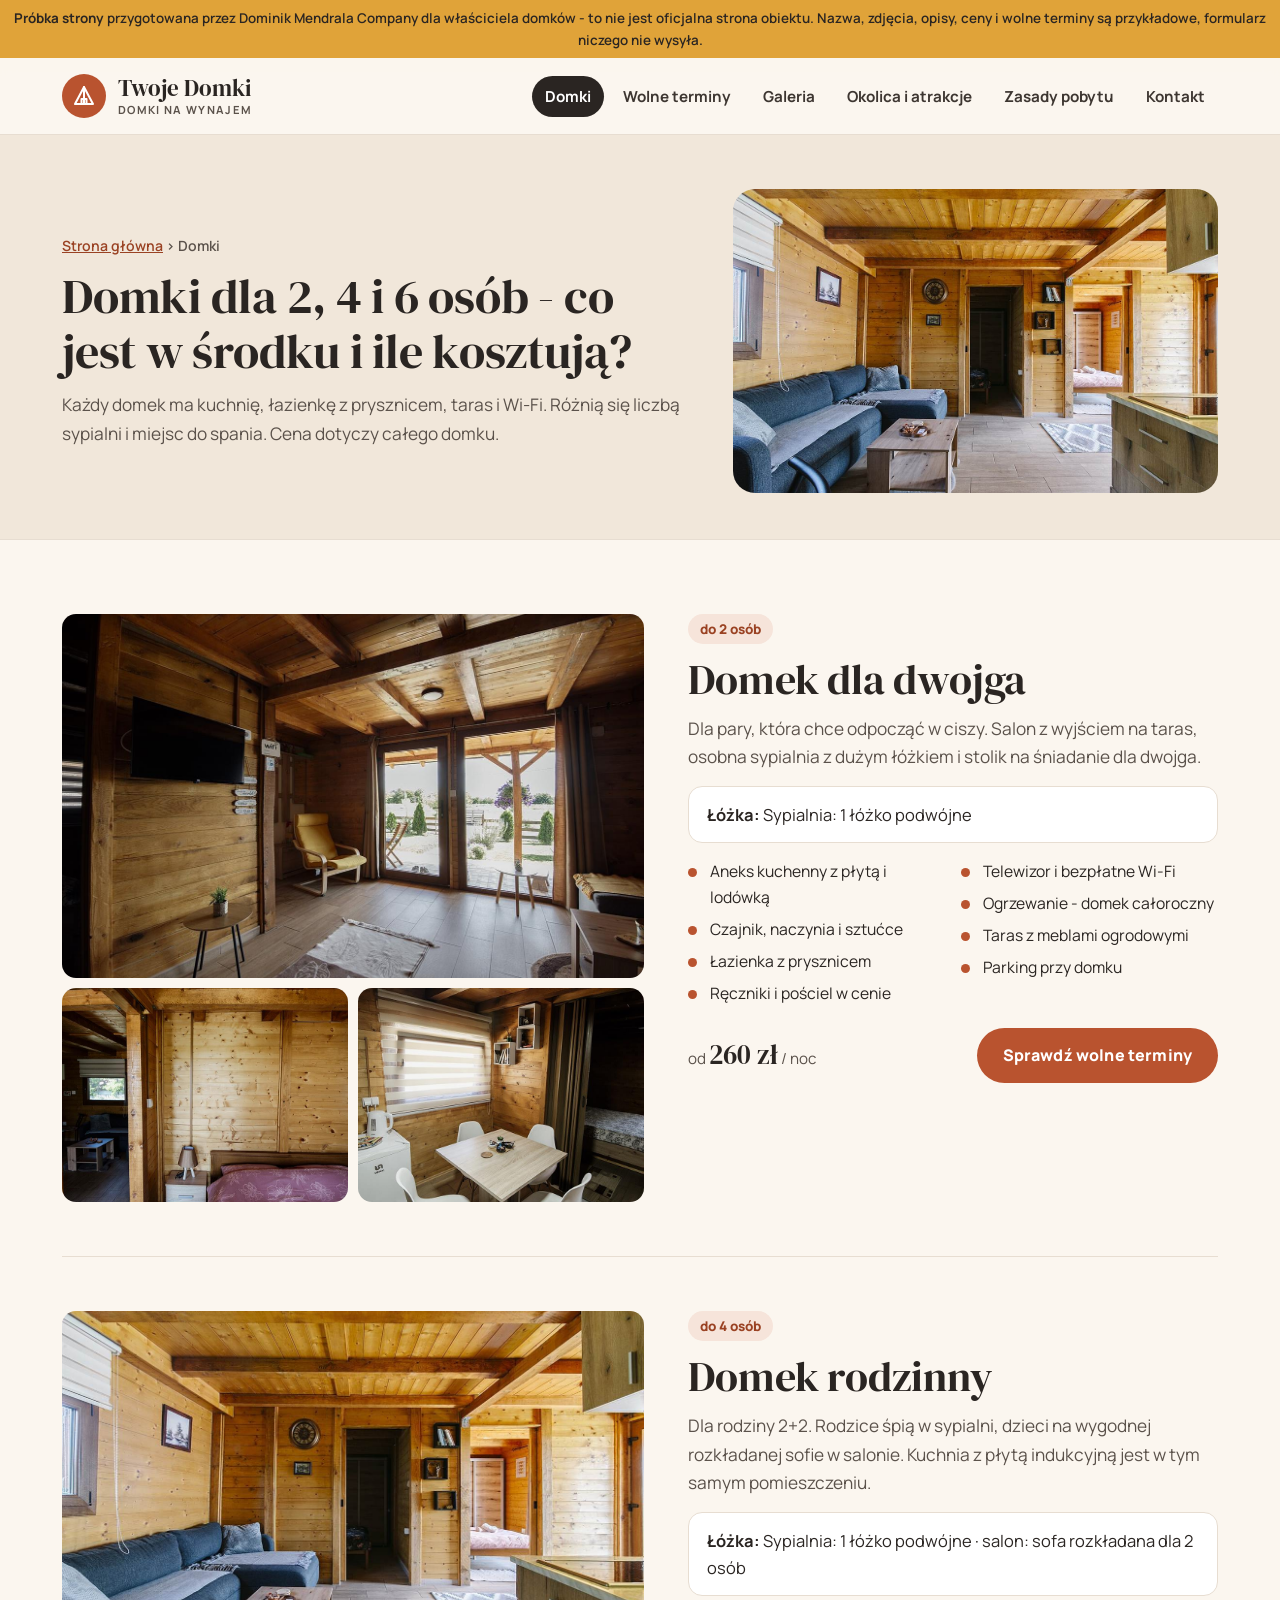
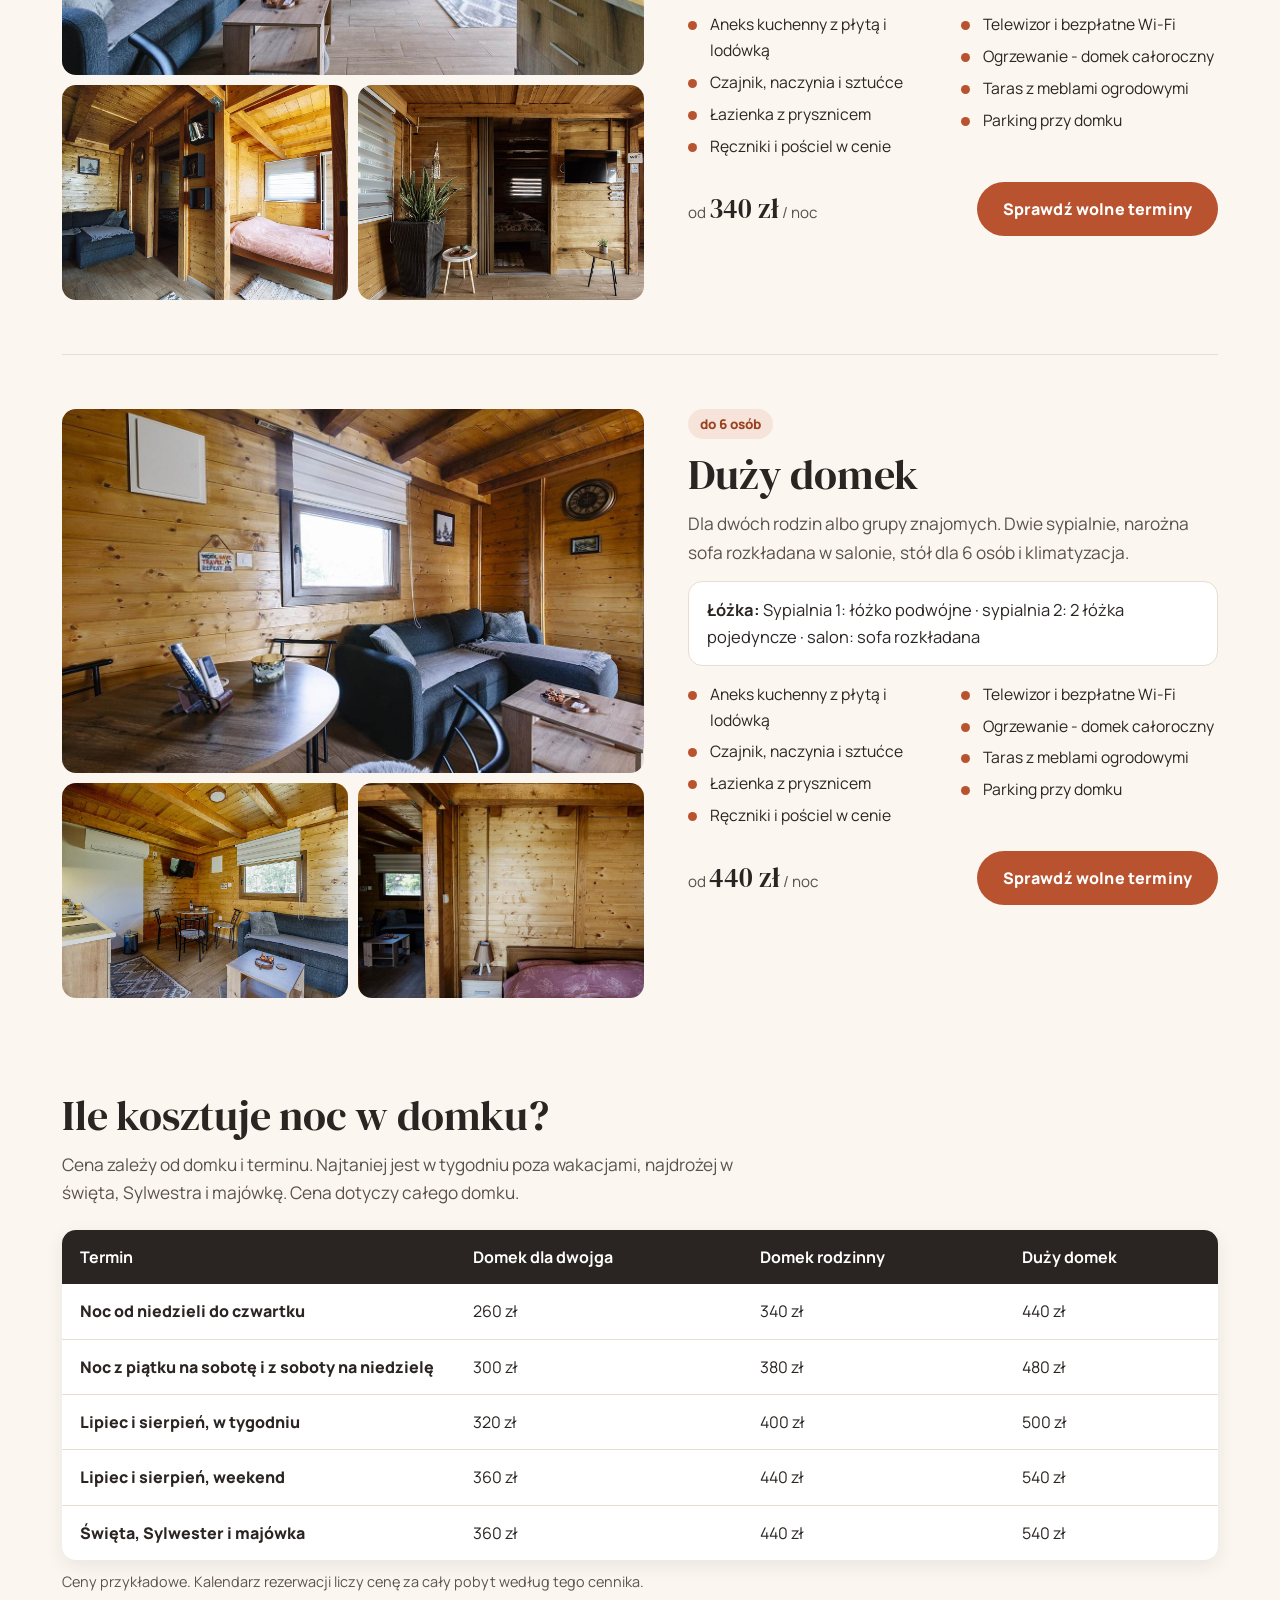
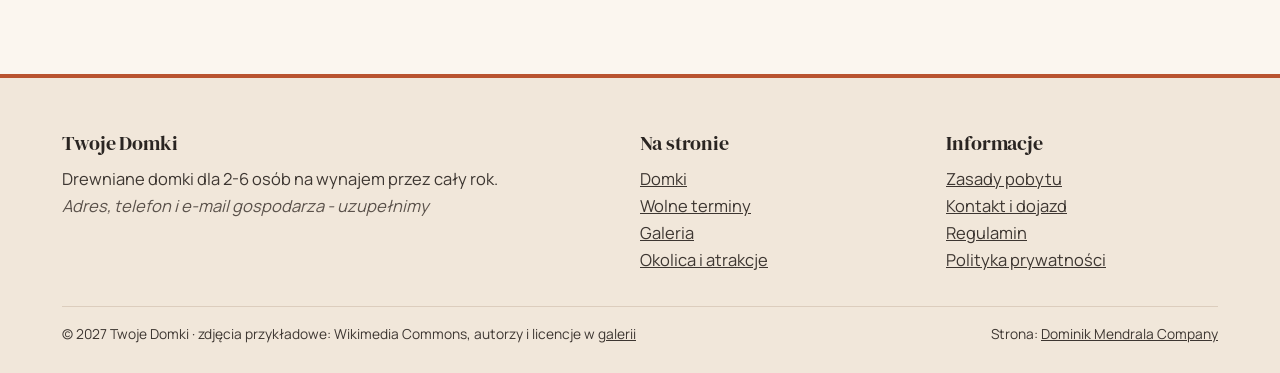
==== domki/index.html @ da409d0c "Próbka strony domków na wynajem (wizualizacja dla klienta) Co-Authored-By: Claude Opus 5.5 <noreply@" ====
<!DOCTYPE html>
<html lang="pl">
<head>
<meta charset="UTF-8">
<meta name="viewport" content="width=device-width, initial-scale=1">
<title>Domki dla 2, 4 i 6 osób - wyposażenie, łóżka i cennik za noc</title>
<meta name="description" content="Trzy drewniane domki: dla pary, dla rodziny 2+2 i dla 6 osób. Kuchnia, łazienka, taras, Wi-Fi, pościel w cenie. Cennik za noc w tygodniu, w weekend i w święta.">
<meta name="robots" content="noindex, nofollow">
<link rel="preconnect" href="https://fonts.googleapis.com">
<link rel="preconnect" href="https://fonts.gstatic.com" crossorigin>
<link rel="stylesheet" href="https://fonts.googleapis.com/css2?family=DM+Serif+Display&family=Manrope:wght@400;500;600;700;800&display=swap">
<link rel="stylesheet" href="../assets/style.css?v=20261124d">
</head>
<body data-base="../" data-page="domki">
<div class="demo-bar"><span class="db-long"><b>Próbka strony</b> przygotowana przez Dominik Mendrala Company dla właściciela domków - to nie jest oficjalna strona obiektu. Nazwa, zdjęcia, opisy, ceny i wolne terminy są przykładowe, formularz niczego nie wysyła.</span><span class="db-short"><b>Próbka strony</b> - nazwa, zdjęcia, ceny i terminy przykładowe</span></div>
<header>
  <div class="wrap nav">
    <a class="logo" href="../" aria-label="Twoje Domki - strona główna">
      <span class="logo-mark"><svg width="24" height="24" viewBox="0 0 24 24" fill="none" stroke="currentColor" stroke-width="2" stroke-linecap="round" stroke-linejoin="round" aria-hidden="true"><path d="M12 3 3 20h18L12 3z"/><path d="M12 3v17"/><path d="M9.5 20v-5h5v5"/></svg></span>
      <span class="logo-txt">Twoje Domki<small>Domki na wynajem</small></span>
    </a>
    <ul class="menu"><li><a href="../domki/" class="on" aria-current="page">Domki</a></li><li><a href="../rezerwacja/">Wolne terminy</a></li><li><a href="../galeria/">Galeria</a></li><li><a href="../okolica/">Okolica i atrakcje</a></li><li><a href="../zasady-pobytu/">Zasady pobytu</a></li><li><a href="../kontakt/">Kontakt</a></li></ul>
    <button class="burger" type="button" aria-label="Menu" aria-expanded="false" onclick="const h=this.closest('header');h.classList.toggle('open');this.setAttribute('aria-expanded',h.classList.contains('open'))"><span></span><span></span><span></span></button>
  </div>
</header>
<main>
<section class="page-hero">
  <div class="wrap">
    <div><div class="crumbs"><a href="../">Strona główna</a> › Domki</div><h1>Domki dla 2, 4 i 6 osób - co jest w środku i ile kosztują?</h1><p>Każdy domek ma kuchnię, łazienkę z prysznicem, taras i Wi-Fi. Różnią się liczbą sypialni i miejsc do spania. Cena dotyczy całego domku.</p></div>
    <img src="../img/salon-z-sofa-i-kuchnia.jpg" alt="Salon z sofą i kuchnią w drewnianym domku" fetchpriority="high" width="1200" height="801">
  </div>
</section>
<section style="padding-top:20px"><div class="wrap">
  <div class="cabin" id="a">
    <div class="pics"><img src="../img/salon-domku-z-wyjsciem-na-taras.jpg" alt="Domek dla dwojga - zdjęcie 1" fetchpriority="high" width="1200" height="801"><img src="../img/sypialnia-domku-lozko-podwojne.jpg" alt="Domek dla dwojga - zdjęcie 2" loading="lazy" width="760" height="1138"><img src="../img/jadalnia-w-domku.jpg" alt="Domek dla dwojga - zdjęcie 3" loading="lazy" width="760" height="1138"></div>
    <div>
      <span class="tag">do 2 osób</span>
      <h2 style="margin-top:12px">Domek dla dwojga</h2>
      <p class="lead">Dla pary, która chce odpocząć w ciszy. Salon z wyjściem na taras, osobna sypialnia z dużym łóżkiem i stolik na śniadanie dla dwojga.</p>
      <div class="beds"><b>Łóżka:</b> Sypialnia: 1 łóżko podwójne</div>
      <ul class="equip"><li>Aneks kuchenny z płytą i lodówką</li><li>Czajnik, naczynia i sztućce</li><li>Łazienka z prysznicem</li><li>Ręczniki i pościel w cenie</li><li>Telewizor i bezpłatne Wi-Fi</li><li>Ogrzewanie - domek całoroczny</li><li>Taras z meblami ogrodowymi</li><li>Parking przy domku</li></ul>
      <div class="card-foot" style="border:0;padding:0"><div class="price-line">od <b>260 zł</b> / noc</div><a class="btn btn-clay" href="../rezerwacja/?domek=a">Sprawdź wolne terminy</a></div>
    </div>
  </div><div class="cabin" id="b">
    <div class="pics"><img src="../img/salon-z-sofa-i-kuchnia.jpg" alt="Domek rodzinny - zdjęcie 1" fetchpriority="high" width="1200" height="801"><img src="../img/salon-i-sypialnia-domku.jpg" alt="Domek rodzinny - zdjęcie 2" loading="lazy" width="1200" height="801"><img src="../img/wejscie-do-sypialni.jpg" alt="Domek rodzinny - zdjęcie 3" loading="lazy" width="1200" height="801"></div>
    <div>
      <span class="tag">do 4 osób</span>
      <h2 style="margin-top:12px">Domek rodzinny</h2>
      <p class="lead">Dla rodziny 2+2. Rodzice śpią w sypialni, dzieci na wygodnej rozkładanej sofie w salonie. Kuchnia z płytą indukcyjną jest w tym samym pomieszczeniu.</p>
      <div class="beds"><b>Łóżka:</b> Sypialnia: 1 łóżko podwójne · salon: sofa rozkładana dla 2 osób</div>
      <ul class="equip"><li>Aneks kuchenny z płytą i lodówką</li><li>Czajnik, naczynia i sztućce</li><li>Łazienka z prysznicem</li><li>Ręczniki i pościel w cenie</li><li>Telewizor i bezpłatne Wi-Fi</li><li>Ogrzewanie - domek całoroczny</li><li>Taras z meblami ogrodowymi</li><li>Parking przy domku</li></ul>
      <div class="card-foot" style="border:0;padding:0"><div class="price-line">od <b>340 zł</b> / noc</div><a class="btn btn-clay" href="../rezerwacja/?domek=b">Sprawdź wolne terminy</a></div>
    </div>
  </div><div class="cabin" id="c">
    <div class="pics"><img src="../img/salon-z-narozna-sofa.jpg" alt="Duży domek - zdjęcie 1" fetchpriority="high" width="1200" height="801"><img src="../img/aneks-kuchenny-i-stol.jpg" alt="Duży domek - zdjęcie 2" loading="lazy" width="1200" height="801"><img src="../img/sypialnia-domku-lozko-podwojne.jpg" alt="Duży domek - zdjęcie 3" loading="lazy" width="760" height="1138"></div>
    <div>
      <span class="tag">do 6 osób</span>
      <h2 style="margin-top:12px">Duży domek</h2>
      <p class="lead">Dla dwóch rodzin albo grupy znajomych. Dwie sypialnie, narożna sofa rozkładana w salonie, stół dla 6 osób i klimatyzacja.</p>
      <div class="beds"><b>Łóżka:</b> Sypialnia 1: łóżko podwójne · sypialnia 2: 2 łóżka pojedyncze · salon: sofa rozkładana</div>
      <ul class="equip"><li>Aneks kuchenny z płytą i lodówką</li><li>Czajnik, naczynia i sztućce</li><li>Łazienka z prysznicem</li><li>Ręczniki i pościel w cenie</li><li>Telewizor i bezpłatne Wi-Fi</li><li>Ogrzewanie - domek całoroczny</li><li>Taras z meblami ogrodowymi</li><li>Parking przy domku</li></ul>
      <div class="card-foot" style="border:0;padding:0"><div class="price-line">od <b>440 zł</b> / noc</div><a class="btn btn-clay" href="../rezerwacja/?domek=c">Sprawdź wolne terminy</a></div>
    </div>
  </div>
  <h2 style="margin-top:40px" id="cennik">Ile kosztuje noc w domku?</h2>
  <p class="lead">Cena zależy od domku i terminu. Najtaniej jest w tygodniu poza wakacjami, najdrożej w święta, Sylwestra i majówkę. Cena dotyczy całego domku.</p>
  <table>
    <thead><tr><th>Termin</th><th>Domek dla dwojga</th><th>Domek rodzinny</th><th>Duży domek</th></tr></thead>
    <tbody><tr><th>Noc od niedzieli do czwartku</th><td data-label="Domek dla dwojga">260 zł</td><td data-label="Domek rodzinny">340 zł</td><td data-label="Duży domek">440 zł</td></tr><tr><th>Noc z piątku na sobotę i z soboty na niedzielę</th><td data-label="Domek dla dwojga">300 zł</td><td data-label="Domek rodzinny">380 zł</td><td data-label="Duży domek">480 zł</td></tr><tr><th>Lipiec i sierpień, w tygodniu</th><td data-label="Domek dla dwojga">320 zł</td><td data-label="Domek rodzinny">400 zł</td><td data-label="Duży domek">500 zł</td></tr><tr><th>Lipiec i sierpień, weekend</th><td data-label="Domek dla dwojga">360 zł</td><td data-label="Domek rodzinny">440 zł</td><td data-label="Duży domek">540 zł</td></tr><tr><th>Święta, Sylwester i majówka</th><td data-label="Domek dla dwojga">360 zł</td><td data-label="Domek rodzinny">440 zł</td><td data-label="Duży domek">540 zł</td></tr></tbody>
  </table>
  <p class="note">Ceny przykładowe. Kalendarz rezerwacji liczy cenę za cały pobyt według tego cennika.</p>
</div></section>
</main>
<footer>
  <div class="wrap">
    <div class="foot">
      <div>
        <h4>Twoje Domki</h4>
        <p>Drewniane domki dla 2-6 osób na wynajem przez cały rok.<br><span class="ph">Adres, telefon i e-mail gospodarza - uzupełnimy</span></p>
      </div>
      <div>
        <h4>Na stronie</h4>
        <p><a href="../domki/">Domki</a><br><a href="../rezerwacja/">Wolne terminy</a><br><a href="../galeria/">Galeria</a><br><a href="../okolica/">Okolica i atrakcje</a></p>
      </div>
      <div>
        <h4>Informacje</h4>
        <p><a href="../zasady-pobytu/">Zasady pobytu</a><br><a href="../kontakt/">Kontakt i dojazd</a><br><a href="#">Regulamin</a><br><a href="#">Polityka prywatności</a></p>
      </div>
    </div>
    <div class="copy"><span>© 2027 Twoje Domki · zdjęcia przykładowe: Wikimedia Commons, autorzy i licencje w <a href="../galeria/#zrodla">galerii</a></span><span>Strona: <a href="https://dmcompany.com.pl">Dominik Mendrala Company</a></span></div>
  </div>
</footer>
<a class="btn btn-clay mobile-cta" href="../rezerwacja/">Sprawdź wolne terminy</a>

<script src="../assets/app.js?v=20261124d"></script>
</body>
</html>
---- assets/style.css ----
/* Wizualizacja - Twoje Domki (próbka). Terakota + grafit + krem, DM Serif Display + Manrope. */
:root{
  --ink:#2a2522; --ink-2:#3d3631; --muted:#5b524b; --line:#e7ddd1;
  --clay:#b9532f; --clay-d:#9a4223; --clay-l:#f6e4da;
  --cream:#fbf6ef; --sand:#f1e7da; --honey:#e0a339; --white:#fff;
  --free:#4f6a2c; --free-l:#eef2e4; --busy:#a4372c; --busy-l:#f7e3df;
  --head:"DM Serif Display",Georgia,"Times New Roman",serif;
  --body:"Manrope",system-ui,-apple-system,"Segoe UI",Arial,sans-serif;
  --r:22px; --r-s:14px; --shadow:0 18px 40px rgba(42,37,34,.12); --shadow-s:0 6px 18px rgba(42,37,34,.08);
}
*{box-sizing:border-box;margin:0;padding:0}
html{scroll-behavior:smooth}
body{font-family:var(--body);color:var(--ink);background:var(--cream);line-height:1.65;font-size:16.5px}
img{max-width:100%;display:block}
a{color:inherit}
button,input,select,textarea{font-family:inherit}
h1,h2,h3,h4{font-family:var(--head);font-weight:400;line-height:1.15;color:var(--ink);letter-spacing:-.005em}
h2{font-size:clamp(1.8rem,3.4vw,2.6rem);margin-bottom:.7rem}
h3{font-size:1.35rem}
.wrap{max-width:1200px;margin:0 auto;padding:0 22px}
section{padding:80px 0}
.lead{color:var(--muted);max-width:700px;font-size:1.08rem}
.eyebrow{display:inline-block;font-size:.8rem;font-weight:800;letter-spacing:.14em;text-transform:uppercase;color:var(--clay);margin-bottom:14px}
.muted{color:var(--muted)}

/* przyciski */
.btn{display:inline-flex;align-items:center;justify-content:center;gap:8px;border:0;border-radius:999px;padding:14px 26px;font-weight:800;font-size:1rem;cursor:pointer;text-decoration:none;transition:.2s;letter-spacing:.01em}
.btn-clay{background:var(--clay);color:#fff}.btn-clay:hover{background:var(--clay-d)}
.btn-ink{background:var(--ink);color:#fff}.btn-ink:hover{background:#000}
.btn-line{background:transparent;border:2px solid var(--ink);color:var(--ink);padding:12px 24px}.btn-line:hover{background:var(--ink);color:#fff}
.btn:disabled{opacity:.4;cursor:not-allowed}

/* pasek próbki */
.demo-bar{background:var(--honey);color:var(--ink);font-size:.84rem;text-align:center;padding:7px 14px;font-weight:600}
.db-short{display:none}

/* nagłówek */
header{position:sticky;top:0;z-index:50;background:rgba(251,246,239,.95);backdrop-filter:blur(8px);border-bottom:1px solid var(--line)}
.nav{display:flex;align-items:center;justify-content:space-between;height:76px;gap:18px;position:relative}
.logo{display:flex;align-items:center;gap:12px;text-decoration:none;white-space:nowrap}
.logo-mark{width:44px;height:44px;border-radius:50%;background:var(--clay);display:grid;place-items:center;color:#fff}
.logo-txt{font-family:var(--head);font-size:1.45rem;line-height:1}
.logo-txt small{display:block;font-family:var(--body);font-size:.7rem;color:var(--muted);letter-spacing:.12em;text-transform:uppercase;margin-top:4px;font-weight:700}
.menu{display:flex;gap:6px;list-style:none}
.menu a{display:block;text-decoration:none;font-weight:700;color:var(--ink-2);font-size:.95rem;white-space:nowrap;padding:8px 13px;border-radius:999px}
.menu a:hover{background:var(--sand)}
.menu a.on{background:var(--ink);color:#fff}
.burger{display:none;background:var(--sand);border:0;width:46px;height:46px;border-radius:50%;cursor:pointer;flex-direction:column;justify-content:center;align-items:center;gap:5px}
.burger span{display:block;width:20px;height:2px;background:var(--ink);border-radius:2px}
@media(max-width:1080px){
  .menu{display:none}.burger{display:flex}
  header.open .menu{display:flex;flex-direction:column;gap:4px;position:absolute;left:-22px;right:-22px;top:76px;background:var(--cream);border-bottom:1px solid var(--line);box-shadow:var(--shadow);padding:12px 22px 20px}
  header.open .menu a{padding:14px 16px;font-size:1.08rem}
}

/* hero strony głównej */
.hero{padding:56px 0 70px}
.hero .wrap{display:grid;grid-template-columns:1.02fr 1fr;gap:54px;align-items:center}
.hero h1{font-size:clamp(2.3rem,4.6vw,3.7rem);margin-bottom:18px}
.hero h1 em{font-style:normal;color:var(--clay)}
.hero .lead{font-size:1.14rem;margin-bottom:26px}
.hero-photo{position:relative}
.hero-photo img{width:100%;height:auto;aspect-ratio:4/5;object-fit:cover;border-radius:28px;box-shadow:var(--shadow)}
.chip{position:absolute;background:#fff;border-radius:999px;padding:10px 16px;font-weight:800;font-size:.9rem;box-shadow:var(--shadow-s);display:flex;align-items:center;gap:8px}
.chip i{width:10px;height:10px;border-radius:50%;background:var(--clay);display:inline-block}
.chip.c1{left:-26px;top:38px}.chip.c2{right:-18px;top:46%}.chip.c3{left:24px;bottom:26px}

/* wyszukiwarka */
.search{background:#fff;border-radius:var(--r);box-shadow:var(--shadow);padding:20px;display:grid;grid-template-columns:1fr 1fr 1fr;gap:12px}
.search label{display:flex;flex-direction:column;gap:6px;font-size:.78rem;font-weight:800;color:var(--muted);text-transform:uppercase;letter-spacing:.06em}
.search input,.search select{border:2px solid var(--line);border-radius:12px;font-size:1.02rem;font-weight:700;color:var(--ink);padding:11px 12px;background:var(--cream);outline:none;width:100%}
.search input:focus,.search select:focus{border-color:var(--clay)}
.search .btn{grid-column:1/-1;width:100%;padding:16px}
.search.inline{grid-template-columns:1fr 1fr 1fr auto;align-items:end}
.search.inline .btn{grid-column:auto;width:auto;padding:14px 28px}
@media(max-width:860px){.search.inline{grid-template-columns:1fr 1fr}.search.inline .btn{grid-column:1/-1;width:100%}}

/* pasek liczb */
.facts{background:var(--ink);color:#fff;padding:38px 0}
.facts .wrap{display:grid;grid-template-columns:repeat(4,1fr);gap:20px}
.fact strong{display:block;font-family:var(--head);font-size:2.2rem;line-height:1;color:var(--honey);font-weight:400}
.fact span{display:block;margin-top:8px;color:#e9e1d8;font-size:.95rem}

/* karty domków */
.cards{display:grid;grid-template-columns:repeat(3,1fr);gap:26px;margin-top:36px}
.card{background:#fff;border-radius:var(--r);overflow:hidden;box-shadow:var(--shadow-s);display:flex;flex-direction:column;transition:.25s}
.card:hover{transform:translateY(-4px);box-shadow:var(--shadow)}
.card-img{position:relative}
.card-img img{width:100%;aspect-ratio:4/3;object-fit:cover;height:auto}
.price-pill{position:absolute;left:14px;top:14px;background:#fff;border-radius:999px;padding:6px 14px;font-size:.88rem;font-weight:700;color:var(--muted)}
.price-pill b{color:var(--ink);font-size:1.05rem}
.card-body{padding:22px;display:flex;flex-direction:column;gap:10px;flex:1}
.card-body p{color:var(--muted);font-size:.98rem}
.card-foot{display:flex;align-items:center;justify-content:space-between;gap:12px;margin-top:auto;padding-top:14px;border-top:1px solid var(--line)}
.tag{display:inline-block;background:var(--clay-l);color:var(--clay-d);font-weight:800;font-size:.84rem;border-radius:999px;padding:4px 12px;width:max-content}

/* sekcja "na miejscu" */
.split{display:grid;grid-template-columns:1fr 1fr;gap:50px;align-items:center}
.split img{width:100%;border-radius:var(--r);aspect-ratio:3/2;object-fit:cover;height:auto}
.ticks{list-style:none;display:grid;grid-template-columns:1fr 1fr;gap:12px 22px;margin-top:22px}
.ticks li{padding-left:30px;position:relative;font-weight:600}
.ticks li::before{content:"";position:absolute;left:0;top:5px;width:18px;height:18px;border-radius:50%;background:var(--clay-l);box-shadow:inset 0 0 0 5px var(--clay-l),inset 0 0 0 18px var(--clay)}
.band-sand{background:var(--sand)}

/* opinie - miejsce na prawdziwe */
.reviews-empty{margin-top:28px;border:2px dashed #d8c8b6;border-radius:var(--r);padding:34px;display:grid;grid-template-columns:auto 1fr;gap:26px;align-items:center;background:#fff}
.stars{font-size:2rem;letter-spacing:4px;color:var(--honey)}
.reviews-empty p{color:var(--muted)}

/* baner z przyciskiem */
.cta-band{background:var(--clay);color:#fff;border-radius:var(--r);padding:36px 40px;display:flex;justify-content:space-between;align-items:center;gap:22px;flex-wrap:wrap;margin-top:50px}
.cta-band h3{color:#fff;font-size:1.7rem}
.cta-band p{color:#fbe9df}
.cta-band .btn{background:#fff;color:var(--clay-d)}.cta-band .btn:hover{background:var(--ink);color:#fff}

/* nagłówek podstron */
.page-hero{background:var(--sand);padding:54px 0 46px;border-bottom:1px solid var(--line)}
.page-hero .wrap{display:grid;grid-template-columns:1.3fr 1fr;gap:40px;align-items:center}
.page-hero h1{font-size:clamp(2rem,4vw,3rem);margin-bottom:12px}
.page-hero p{color:var(--muted);font-size:1.08rem;max-width:640px}
.page-hero img{width:100%;aspect-ratio:16/10;object-fit:cover;border-radius:var(--r);height:auto}
.crumbs{font-size:.88rem;color:var(--muted);margin-bottom:12px;font-weight:600}
.crumbs a{color:var(--clay-d)}

/* domki - szczegóły */
.cabin{display:grid;grid-template-columns:1.1fr 1fr;gap:44px;align-items:start;padding:54px 0;border-bottom:1px solid var(--line)}
.cabin:last-of-type{border-bottom:0}
.pics{display:grid;grid-template-columns:1fr 1fr;gap:10px}
.pics img{width:100%;height:100%;object-fit:cover;border-radius:var(--r-s);aspect-ratio:4/3}
.pics img:first-child{grid-column:1/-1;aspect-ratio:16/10}
.beds{background:#fff;border-radius:var(--r-s);padding:14px 18px;margin-top:14px;border:1px solid var(--line)}
.equip{columns:2;list-style:none;margin:16px 0 22px;font-size:.98rem}
.equip li{margin-bottom:6px;break-inside:avoid;padding-left:22px;position:relative}
.equip li::before{content:"";position:absolute;left:0;top:9px;width:9px;height:9px;border-radius:50%;background:var(--clay)}
.price-line{font-size:.95rem;color:var(--muted)}
.price-line b{font-family:var(--head);font-weight:400;font-size:1.7rem;color:var(--ink)}

/* tabele */
table{width:100%;border-collapse:separate;border-spacing:0;margin-top:22px;font-size:1rem;background:#fff;border-radius:var(--r-s);overflow:hidden;box-shadow:var(--shadow-s)}
th,td{text-align:left;padding:14px 18px;border-bottom:1px solid var(--line);vertical-align:top}
tr:last-child th,tr:last-child td{border-bottom:0}
thead th{background:var(--ink);color:#fff;font-weight:700}
tbody th{width:34%;color:var(--ink);font-weight:800}
.note{font-size:.9rem;color:var(--muted);margin-top:10px}

/* rezerwacja */
.steps{display:flex;gap:10px;flex-wrap:wrap;margin-bottom:20px}
.steps span{background:#fff;border-radius:999px;padding:8px 16px;font-weight:800;font-size:.9rem;color:var(--muted);box-shadow:var(--shadow-s)}
.steps span b{display:inline-grid;place-items:center;width:24px;height:24px;border-radius:50%;background:var(--clay);color:#fff;margin-right:8px;font-size:.8rem}
.results-head{margin-top:36px;font-size:1.4rem}
.results{display:grid;gap:18px;margin-top:16px}
.result{display:grid;grid-template-columns:250px 1fr 250px;background:#fff;border-radius:var(--r);overflow:hidden;box-shadow:var(--shadow-s)}
.result img{width:100%;height:100%;min-height:180px;object-fit:cover}
.r-body{padding:20px 22px;display:flex;flex-direction:column;gap:6px}
.r-body ul{list-style:none;color:var(--muted);font-size:.96rem}
.r-body li::before{content:"· ";color:var(--clay);font-weight:800}
.r-side{padding:20px 22px;display:flex;flex-direction:column;justify-content:center;align-items:flex-end;text-align:right;gap:10px;background:var(--cream)}
.r-side .total{font-family:var(--head);font-size:1.8rem;line-height:1}
.r-side small{color:var(--muted);font-size:.86rem}
.result.taken img{filter:grayscale(.8);opacity:.6}
.avail{font-size:.86rem;font-weight:800;border-radius:999px;padding:4px 12px}
.avail.free{background:var(--free-l);color:var(--free)}
.avail.taken{background:var(--busy-l);color:var(--busy)}
@media(max-width:900px){.result{grid-template-columns:1fr}.result img{max-height:220px}.r-side{align-items:flex-start;text-align:left}}

/* kalendarz */
.cal-box{background:#fff;border-radius:var(--r);box-shadow:var(--shadow);padding:28px;margin-top:28px;display:grid;grid-template-columns:1fr 330px;gap:32px}
.tabs{display:flex;flex-wrap:wrap;gap:8px;margin-bottom:18px}
.tab{border:2px solid var(--line);background:#fff;border-radius:999px;padding:9px 16px;font-weight:800;cursor:pointer;font-size:.92rem;color:var(--ink)}
.tab.on{border-color:var(--ink);background:var(--ink);color:#fff}
.cal-head{display:flex;align-items:center;justify-content:space-between;margin-bottom:12px}
.cal-head strong{font-family:var(--head);font-weight:400;font-size:1.25rem}
.cal-head button{width:44px;height:44px;border-radius:50%;border:2px solid var(--line);background:#fff;font-size:1.3rem;cursor:pointer;color:var(--ink)}
.cal-head button:disabled{opacity:.3;cursor:default}
.months{display:grid;grid-template-columns:1fr 1fr;gap:30px}
.month h4{text-align:center;font-size:1.15rem;margin-bottom:10px;text-transform:capitalize}
.grid{display:grid;grid-template-columns:repeat(7,1fr);gap:4px}
.dow{text-align:center;font-size:.76rem;font-weight:800;color:var(--muted);padding:4px 0;text-transform:uppercase}
.day{aspect-ratio:1;display:flex;flex-direction:column;align-items:center;justify-content:center;border-radius:10px;font-size:.95rem;font-weight:700;cursor:pointer;border:0;background:var(--cream);color:var(--ink);line-height:1.1}
.day small{font-size:.6rem;font-weight:700;color:var(--free);margin-top:2px}
.day.hot small{color:var(--clay-d)}
.day:hover:not(:disabled){outline:2px solid var(--clay)}
.day.empty{background:transparent;cursor:default}
.day.busy{background:repeating-linear-gradient(135deg,#f1ece6,#f1ece6 4px,#e6ded5 4px,#e6ded5 8px);color:#a99d92;text-decoration:line-through;cursor:not-allowed}
.day.off{background:transparent;color:#cdbfb2;cursor:not-allowed}
.day.in-range{background:var(--clay-l);color:var(--clay-d);border-radius:4px}
.day.start,.day.end{background:var(--clay);color:#fff}
.day.start small,.day.end small,.day.in-range small{color:inherit}
.legend{display:flex;flex-wrap:wrap;gap:16px;margin-top:16px;font-size:.88rem;color:var(--muted)}
.legend i{display:inline-block;width:15px;height:15px;border-radius:4px;vertical-align:-3px;margin-right:6px}
.sync{margin-top:16px;background:var(--sand);border-radius:12px;padding:12px 16px;font-size:.94rem;font-weight:600}
.summary{background:var(--cream);border-radius:var(--r-s);padding:22px;align-self:start;position:sticky;top:96px}
.summary h3{margin-bottom:12px}
.direct{background:var(--free-l);color:var(--free);font-weight:800;font-size:.88rem;border-radius:10px;padding:9px 12px;margin-bottom:12px}
.sum-row{display:flex;justify-content:space-between;gap:10px;padding:8px 0;border-bottom:1px dashed #dccdbd;font-size:.97rem}
.sum-row span:first-child{color:var(--muted)}
.sum-row span:last-child{text-align:right;font-weight:700}
.sum-total{display:flex;justify-content:space-between;align-items:baseline;margin:16px 0}
.sum-total b{font-family:var(--head);font-weight:400;font-size:1.9rem}
.summary .btn{width:100%}
.hint{font-size:.88rem;color:var(--muted);margin-top:12px}
@media(max-width:980px){.cal-box{grid-template-columns:1fr;padding:18px}.summary{position:static}}
@media(max-width:640px){.months{grid-template-columns:1fr}.months .month:nth-child(2){display:none}}

/* galeria */
.gallery{display:grid;grid-template-columns:repeat(3,1fr);gap:12px;margin-top:10px}
.gallery button{border:0;padding:0;cursor:zoom-in;border-radius:var(--r-s);overflow:hidden;background:var(--sand);aspect-ratio:4/3}
.gallery button.tall{grid-row:span 2;aspect-ratio:auto}
.gallery img{width:100%;height:100%;object-fit:cover;transition:.35s}
.gallery button:hover img{transform:scale(1.04)}
.photo-credit{font-size:.86rem;color:var(--muted);margin-top:18px}
.photo-credit a{color:var(--muted)}
.lightbox{position:fixed;inset:0;background:rgba(24,20,18,.93);display:none;align-items:center;justify-content:center;z-index:100;padding:20px}
.lightbox.on{display:flex}
.lightbox img{max-height:86vh;border-radius:12px}
.lb-btn{position:absolute;top:50%;transform:translateY(-50%);background:rgba(255,255,255,.16);color:#fff;border:0;width:54px;height:54px;border-radius:50%;font-size:1.7rem;cursor:pointer}
.lb-prev{left:18px}.lb-next{right:18px}
.lb-close{position:absolute;top:16px;right:20px;background:none;border:0;color:#fff;font-size:2.2rem;cursor:pointer}

/* okolica */
.info-box{background:#fff;border-left:5px solid var(--honey);border-radius:var(--r-s);padding:18px 22px;margin-top:6px;box-shadow:var(--shadow-s)}
.attr-grid{display:grid;grid-template-columns:repeat(3,1fr);gap:26px;margin-top:30px}
.attr{background:#fff;border-radius:var(--r);overflow:hidden;box-shadow:var(--shadow-s);display:flex;flex-direction:column}
.attr figure{position:relative;margin:0}
.attr img{width:100%;aspect-ratio:3/2;object-fit:cover;height:auto}
.attr figcaption{position:absolute;right:0;bottom:0;background:rgba(0,0,0,.55);color:#fff;font-size:.68rem;padding:3px 9px;border-top-left-radius:8px;max-width:100%}
.attr figcaption a{color:#fff}
.attr-body{padding:20px 22px;display:flex;flex-direction:column;gap:8px}
.attr-body p{color:var(--muted);font-size:.98rem}
.km{display:inline-block;background:var(--sand);color:var(--ink-2);font-weight:800;font-size:.84rem;border-radius:999px;padding:4px 12px;width:max-content}
.map-ph{border-radius:var(--r);background:repeating-linear-gradient(45deg,var(--sand),var(--sand) 14px,#ece0d2 14px,#ece0d2 28px);min-height:320px;display:grid;place-items:center;text-align:center;padding:30px;margin-top:24px}
.map-ph div{background:#fff;border-radius:var(--r-s);padding:20px 26px;box-shadow:var(--shadow-s);max-width:420px}
.credits{font-size:.86rem;color:var(--muted);margin-top:34px}
.credits a{color:var(--muted)}

/* FAQ */
details{background:#fff;border-radius:var(--r-s);padding:18px 22px;margin-top:12px;box-shadow:var(--shadow-s)}
summary{font-weight:800;cursor:pointer;font-size:1.04rem}
details p{margin-top:10px;color:var(--muted)}

/* kontakt */
.contact-grid{display:grid;grid-template-columns:1fr 1.2fr;gap:36px;align-items:start}
.contact-card{background:#fff;border-radius:var(--r);padding:28px;box-shadow:var(--shadow-s);display:flex;flex-direction:column;gap:16px}
.contact-card b{display:block;font-size:.8rem;text-transform:uppercase;letter-spacing:.08em;color:var(--clay-d)}
.ph{color:var(--muted);font-style:italic}

/* stopka */
footer{background:var(--sand);border-top:4px solid var(--clay);padding:54px 0 28px;color:var(--ink-2)}
.foot{display:grid;grid-template-columns:2fr 1fr 1fr;gap:34px}
footer h4{font-size:1.25rem;margin-bottom:10px}
footer a{color:var(--ink-2)}
.copy{border-top:1px solid #dccdbd;margin-top:32px;padding-top:16px;font-size:.86rem;display:flex;justify-content:space-between;flex-wrap:wrap;gap:10px}

/* okno rezerwacji */
.modal{position:fixed;inset:0;background:rgba(24,20,18,.6);display:none;align-items:center;justify-content:center;z-index:120;padding:16px}
.modal.on{display:flex}
.modal-box{background:#fff;border-radius:var(--r);max-width:520px;width:100%;max-height:92vh;overflow:auto;padding:28px;position:relative}
.modal-box .x{position:absolute;top:12px;right:18px;border:0;background:none;font-size:1.8rem;cursor:pointer;color:var(--muted)}
.mini{background:var(--cream);border-radius:12px;padding:12px 14px;font-size:.95rem;margin-top:10px}
.f{display:flex;flex-direction:column;gap:6px;margin-top:12px;font-size:.92rem;font-weight:700}
.f input,.f textarea{border:2px solid var(--line);border-radius:12px;padding:12px;font:inherit;font-weight:500;background:var(--cream)}
.chk{display:flex;gap:8px;align-items:flex-start;font-size:.85rem;color:var(--muted);margin-top:12px}
.ok-msg{display:none;text-align:center;padding:20px 0}
.ok-msg .ico{width:66px;height:66px;border-radius:50%;background:var(--free-l);color:var(--free);display:grid;place-items:center;font-size:2rem;margin:0 auto 12px}

/* przycisk na telefonie */
.mobile-cta{display:none}

/* szerokości pośrednie */
@media(max-width:980px){
  .hero .wrap,.split,.page-hero .wrap,.contact-grid{grid-template-columns:1fr;gap:30px}
  .hero-photo{order:-1}
  .hero-photo img{aspect-ratio:16/10}
  .chip.c1{left:12px;top:14px}.chip.c2{right:12px;top:auto;bottom:14px}.chip.c3{display:none}
  .cards,.attr-grid{grid-template-columns:1fr 1fr}
  .cabin{grid-template-columns:1fr;gap:24px}
  .facts .wrap{grid-template-columns:1fr 1fr}
  .foot{grid-template-columns:1fr}
}

/* telefon */
@media(max-width:700px){
  body{font-size:17.5px;line-height:1.65}
  section{padding:48px 0}
  h2{font-size:1.75rem}
  .lead{font-size:1.06rem;color:#4a423c}
  .demo-bar{font-size:.8rem;padding:6px 10px}
  .db-long{display:none}.db-short{display:inline}
  .nav{height:66px}
  header.open .menu{top:66px}
  .logo-mark{width:40px;height:40px}
  .logo-txt{font-size:1.3rem}
  .hero{padding:20px 0 46px}
  .hero h1{font-size:2.1rem}
  .hero .lead{font-size:1.06rem;margin-bottom:20px}
  .search{grid-template-columns:1fr 1fr;padding:16px;gap:10px}
  .search label:nth-child(3){grid-column:1/-1}
  .search input,.search select{font-size:1.05rem;padding:12px}
  .cards,.attr-grid{grid-template-columns:1fr;gap:20px}
  .fact strong{font-size:1.8rem}
  .ticks{grid-template-columns:1fr}
  .reviews-empty{grid-template-columns:1fr;padding:24px;gap:12px}
  .cta-band{padding:26px 22px}.cta-band .btn{width:100%}
  .page-hero{padding:32px 0 30px}
  .page-hero h1{font-size:1.9rem}
  .page-hero img{aspect-ratio:16/9}
  .cabin{padding:34px 0}
  .equip{columns:1}
  .gallery{grid-template-columns:1fr 1fr;gap:8px}
  .gallery button.tall{grid-row:auto;aspect-ratio:4/3}
  .tab{white-space:nowrap;padding:8px 13px;font-size:.9rem}
  .cal-head strong{font-size:1.1rem}
  body[data-page="rezerwacja"] .mobile-cta{display:none}
  body[data-page="rezerwacja"] footer{padding-bottom:28px}
  .day{font-size:1rem;border-radius:8px}
  .r-side .btn{width:100%}
  th,td{display:block;width:100%;padding:10px 16px}
  tbody th{border-bottom:0;padding-bottom:0;width:100%}
  thead{display:none}
  td[data-label]{display:flex;justify-content:space-between;gap:12px;padding:6px 16px}
  td[data-label]::before{content:attr(data-label);color:var(--muted);font-weight:600}
  tbody th{padding-top:12px}
  tr{display:block;border-bottom:1px solid var(--line);padding-bottom:8px}
  td{border-bottom:0}
  .gallery button:last-child:nth-child(odd){grid-column:1/-1;aspect-ratio:16/9}
  .card-foot{flex-direction:column;align-items:stretch}
  .card-foot .btn{width:100%}
  .mobile-cta{display:flex;position:fixed;left:10px;right:10px;bottom:10px;z-index:60;box-shadow:var(--shadow);padding:15px}
  footer{padding-bottom:96px}
}
.cal-box>*,.cards>*,.attr-grid>*,.results>*,.split>*,.contact-grid>*,.cabin>*,.result>*,.hero .wrap>*{min-width:0}
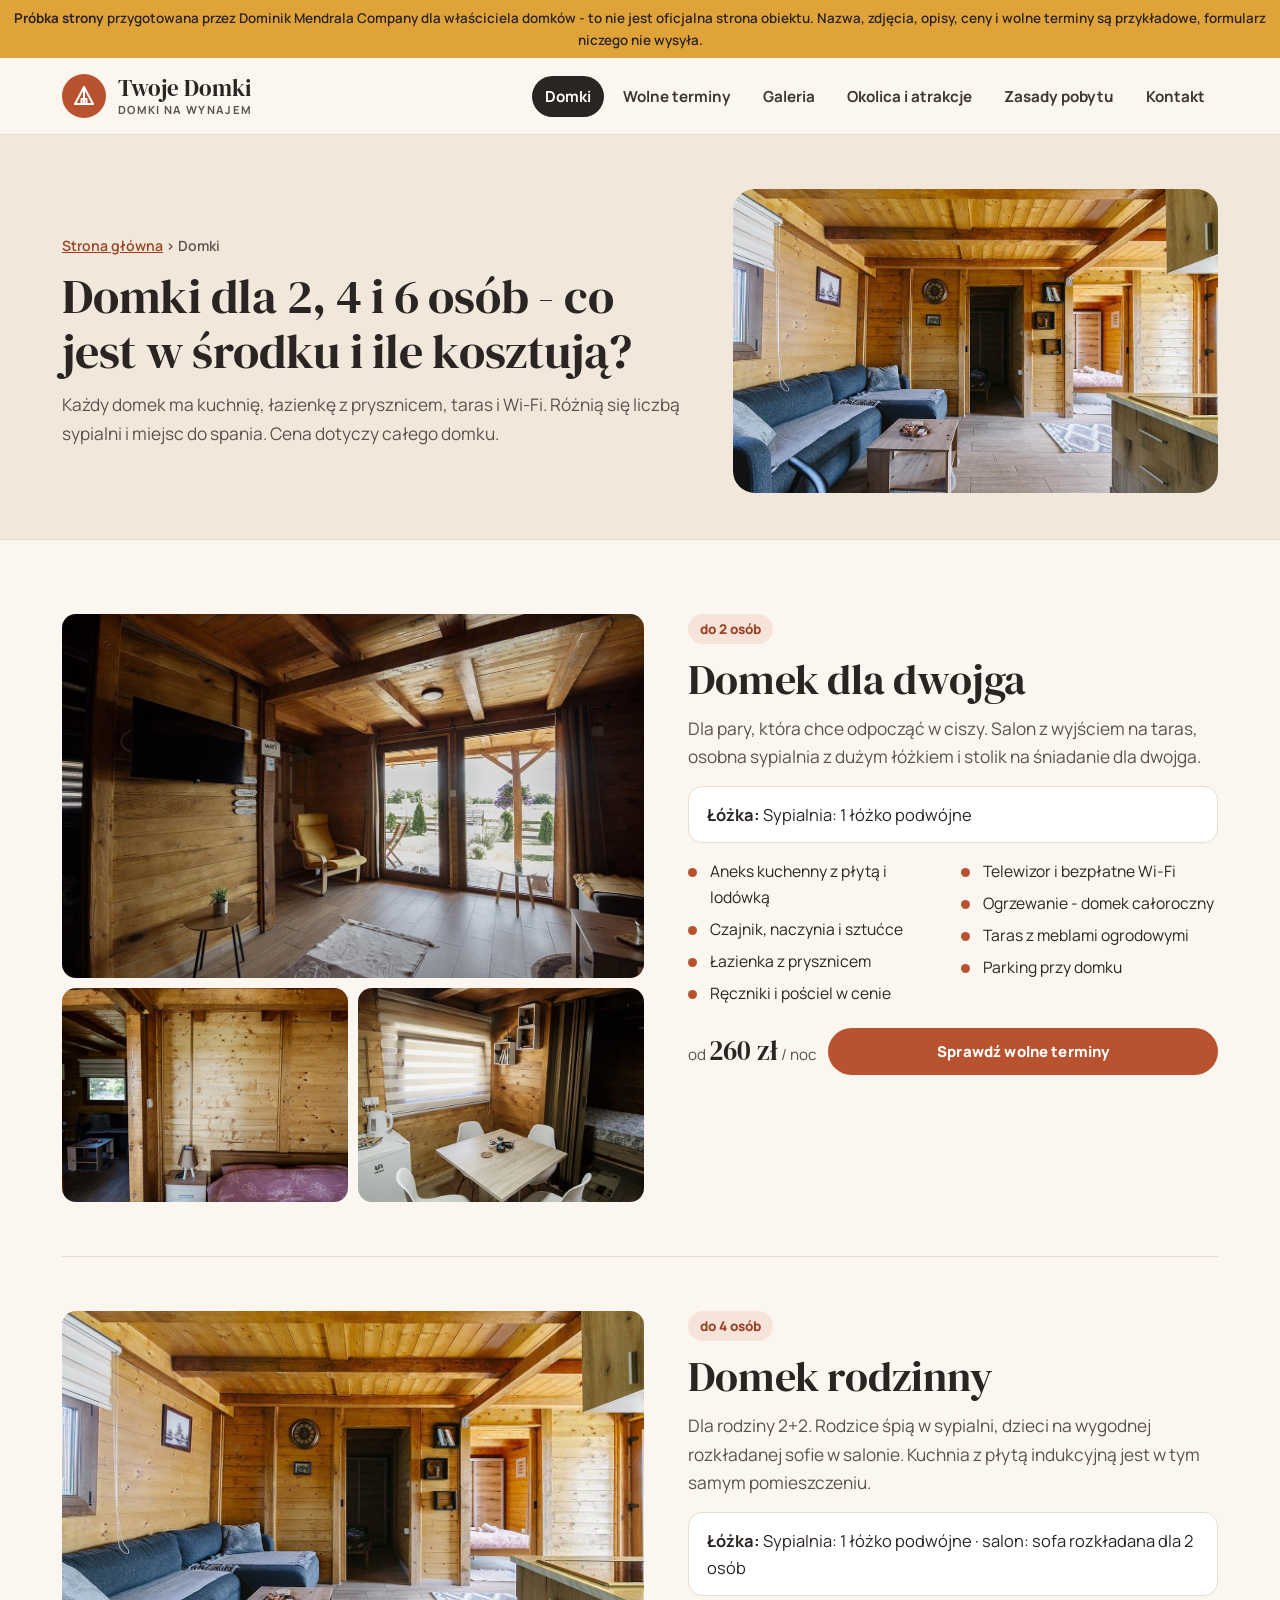
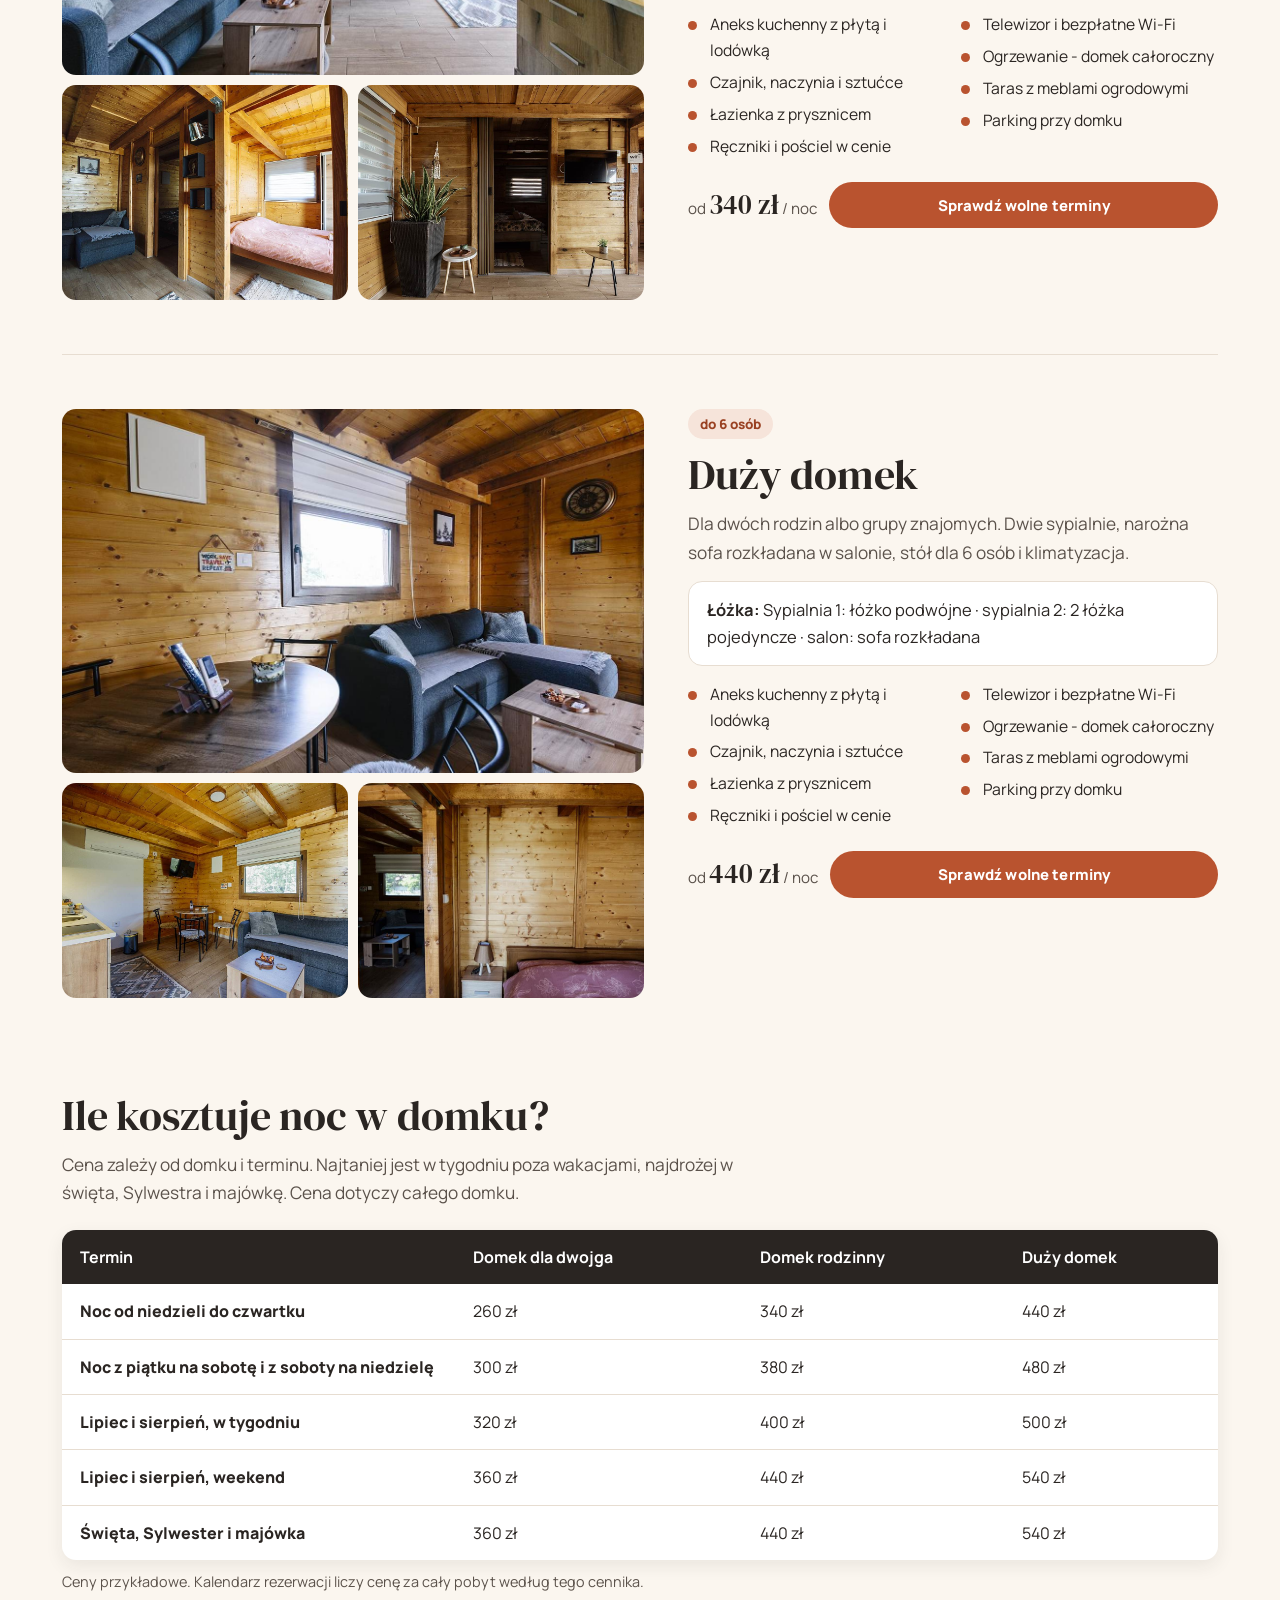
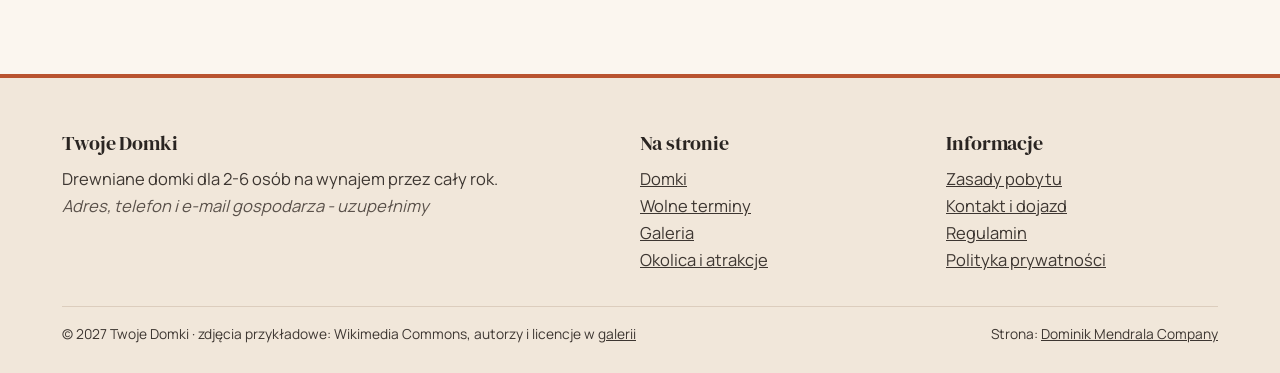
==== commit e252a8c8: "Przyciski w kartach domkow w jednej linii Co-Authored-By: Claude Opus 5.5 <noreply@anthropic.com>" ====
--- a/domki/index.html
+++ b/domki/index.html
@@ -9,7 +9,7 @@
 <link rel="preconnect" href="https://fonts.googleapis.com">
 <link rel="preconnect" href="https://fonts.gstatic.com" crossorigin>
 <link rel="stylesheet" href="https://fonts.googleapis.com/css2?family=DM+Serif+Display&family=Manrope:wght@400;500;600;700;800&display=swap">
-<link rel="stylesheet" href="../assets/style.css?v=20261124d">
+<link rel="stylesheet" href="../assets/style.css?v=20261124e">
 </head>
 <body data-base="../" data-page="domki">
 <div class="demo-bar"><span class="db-long"><b>Próbka strony</b> przygotowana przez Dominik Mendrala Company dla właściciela domków - to nie jest oficjalna strona obiektu. Nazwa, zdjęcia, opisy, ceny i wolne terminy są przykładowe, formularz niczego nie wysyła.</span><span class="db-short"><b>Próbka strony</b> - nazwa, zdjęcia, ceny i terminy przykładowe</span></div>
@@ -92,6 +92,6 @@
 </footer>
 <a class="btn btn-clay mobile-cta" href="../rezerwacja/">Sprawdź wolne terminy</a>
 
-<script src="../assets/app.js?v=20261124d"></script>
+<script src="../assets/app.js?v=20261124e"></script>
 </body>
 </html>
--- a/assets/style.css
+++ b/assets/style.css
@@ -92,6 +92,7 @@
 .card-body{padding:22px;display:flex;flex-direction:column;gap:10px;flex:1}
 .card-body p{color:var(--muted);font-size:.98rem}
 .card-foot{display:flex;align-items:center;justify-content:space-between;gap:12px;margin-top:auto;padding-top:14px;border-top:1px solid var(--line)}
+.card-foot .btn{flex:1;white-space:nowrap;padding:11px 14px;font-size:.93rem}
 .tag{display:inline-block;background:var(--clay-l);color:var(--clay-d);font-weight:800;font-size:.84rem;border-radius:999px;padding:4px 12px;width:max-content}
 
 /* sekcja "na miejscu" */
